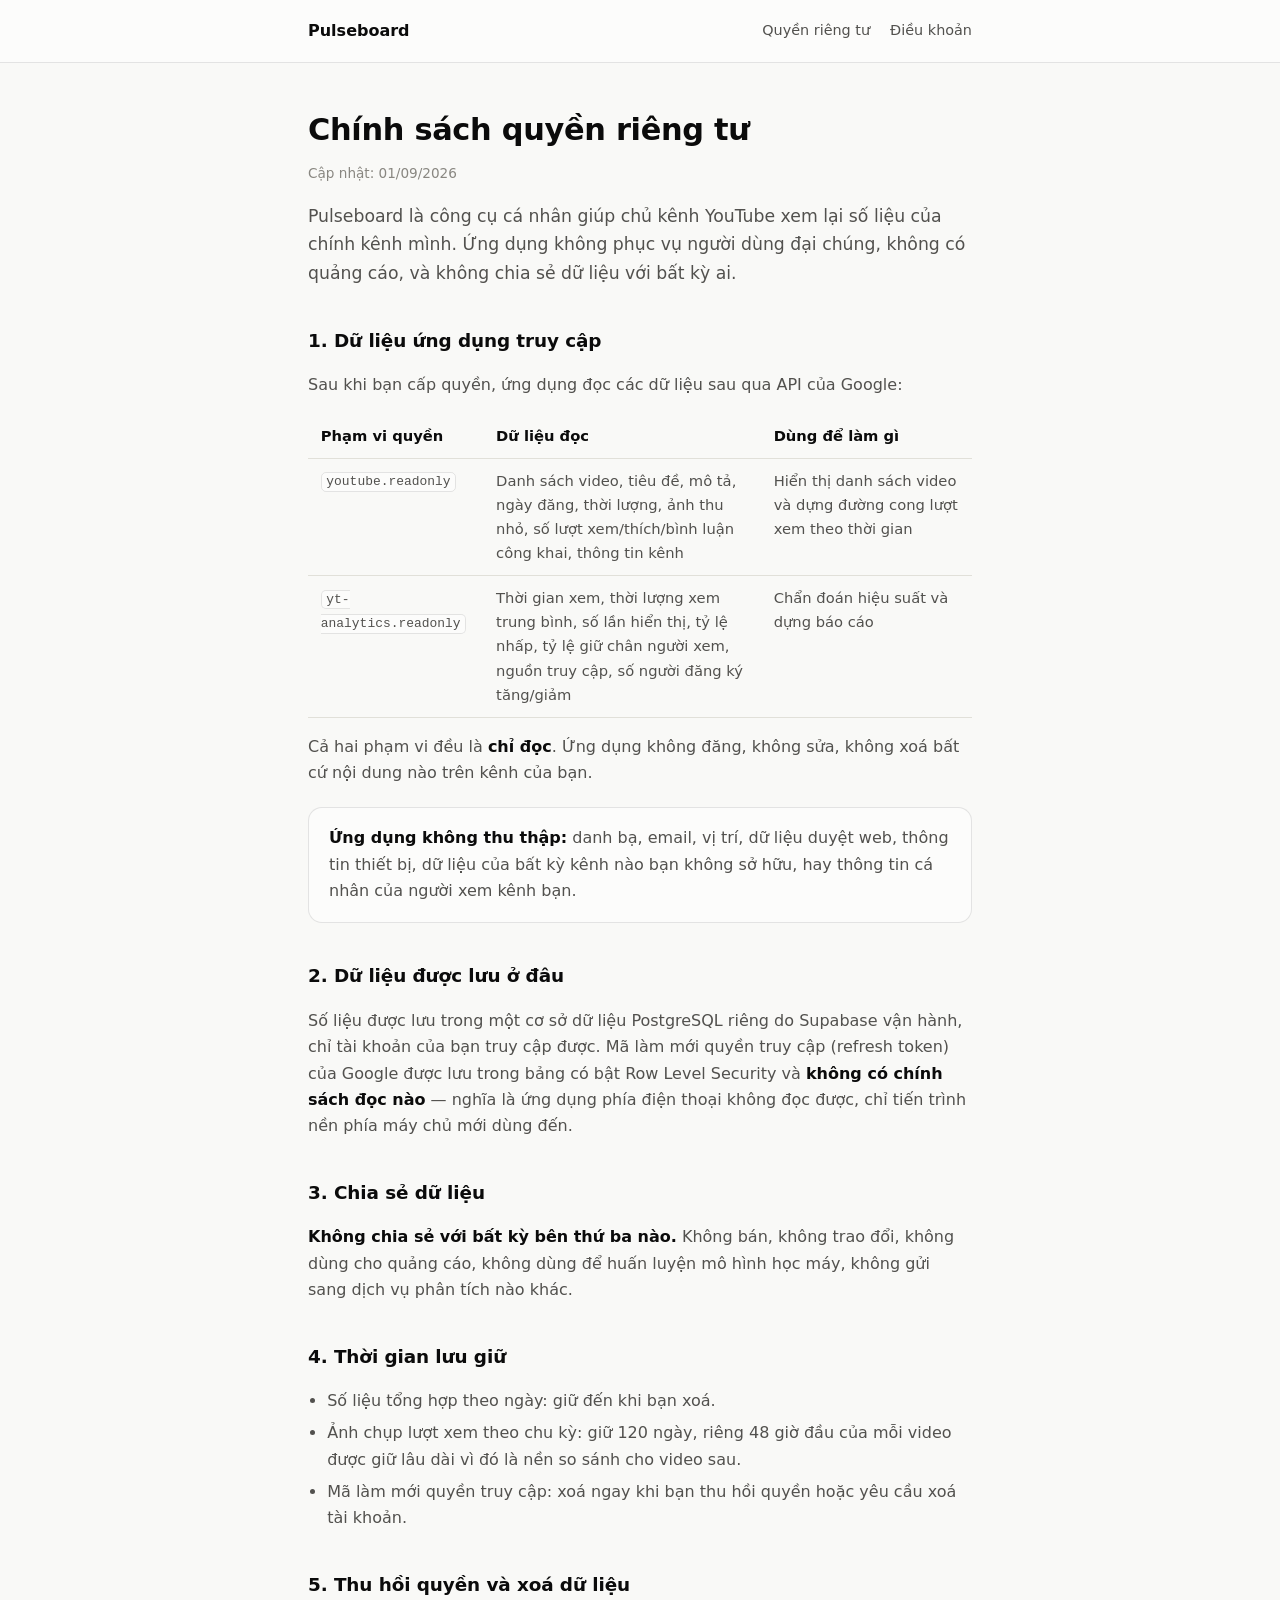
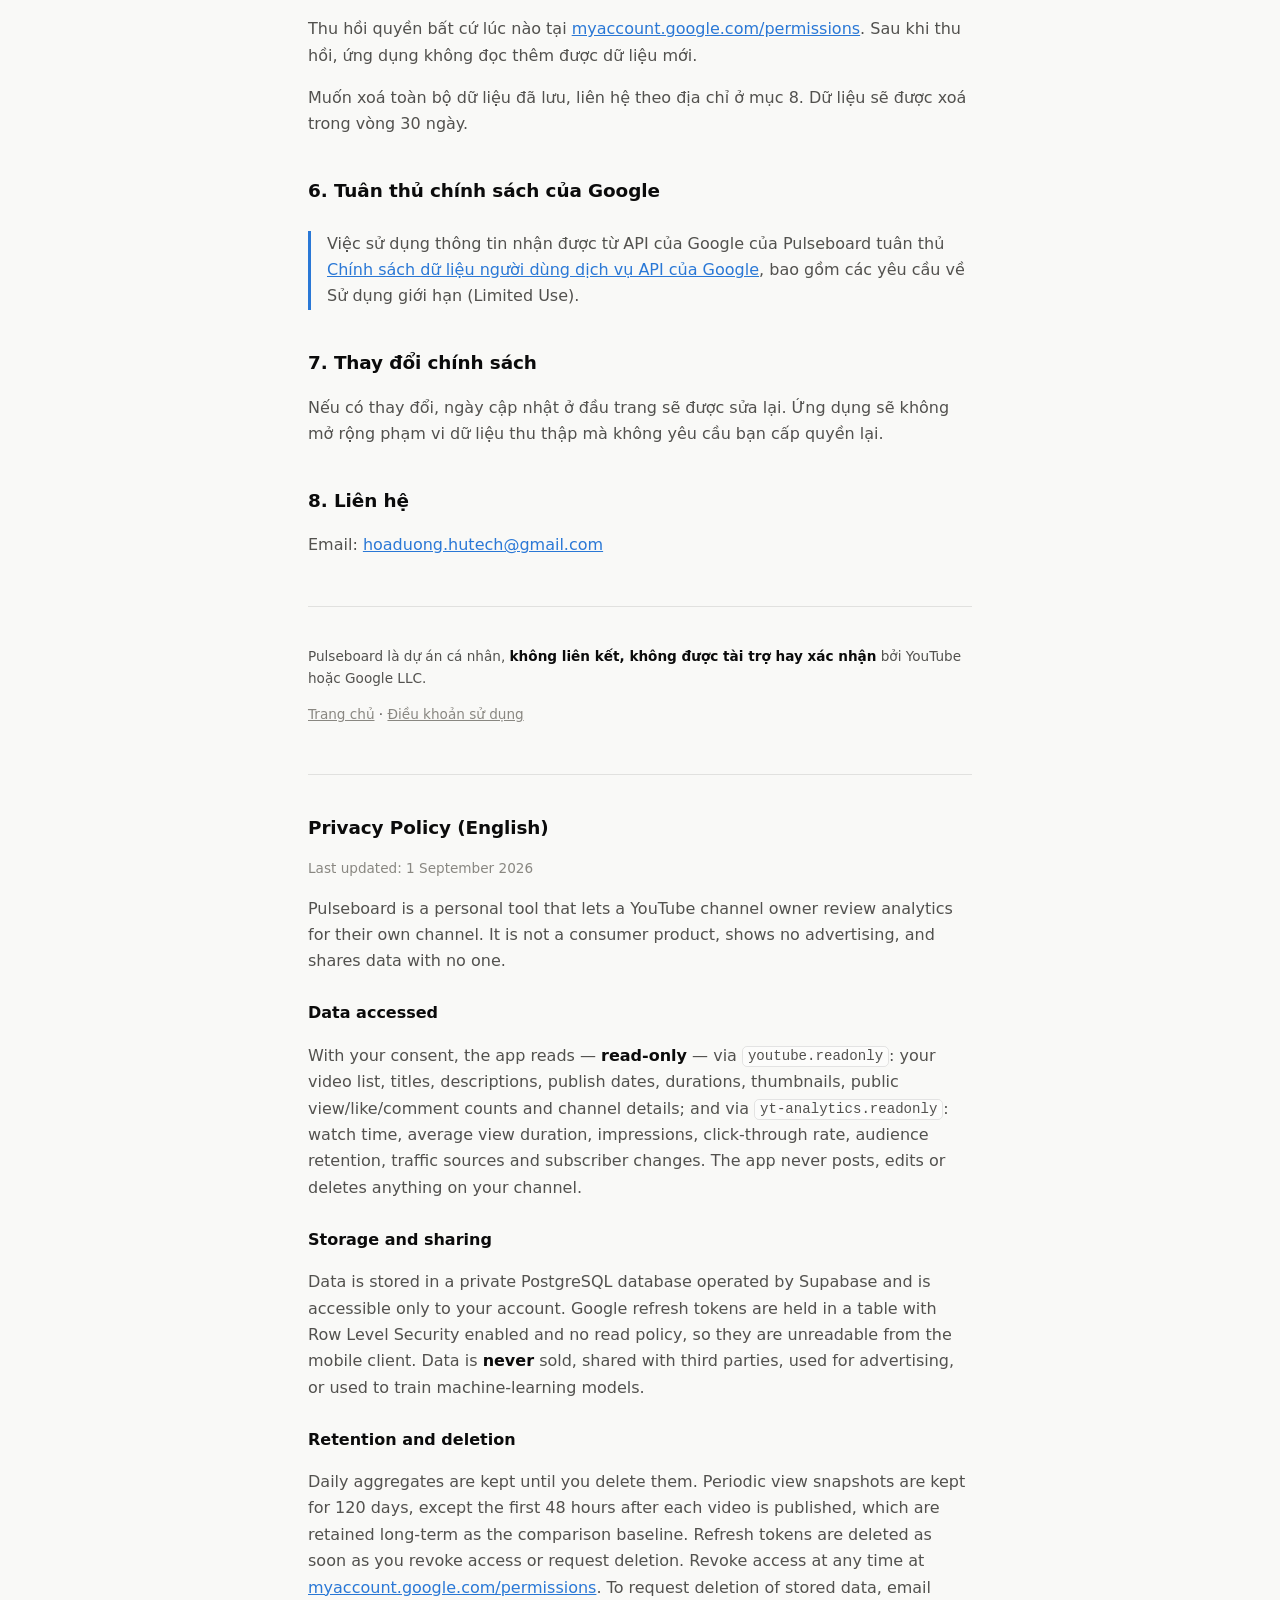
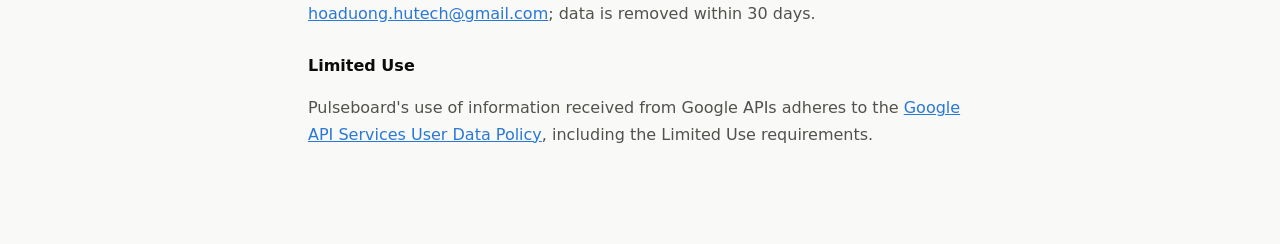
==== privacy.html @ 1ed388e9 "Trang cong khai cho Pulseboard: gioi thieu, quyen rieng tu, dieu khoan" ====
<!doctype html>
<html lang="vi">
<head>
<meta charset="utf-8">
<meta name="viewport" content="width=device-width, initial-scale=1">
<title>Chính sách quyền riêng tư — Pulseboard</title>
<link rel="stylesheet" href="style.css">
</head>
<body>

<header class="site">
  <div class="wrap">
    <a class="brand" href="./">Pulseboard</a>
    <nav class="site">
      <a href="./privacy.html">Quyền riêng tư</a>
      <a href="./terms.html">Điều khoản</a>
    </nav>
  </div>
</header>

<main class="wrap">
  <h1>Chính sách quyền riêng tư</h1>
  <p class="meta">Cập nhật: 01/09/2026</p>

  <p class="lead">
    Pulseboard là công cụ cá nhân giúp chủ kênh YouTube xem lại số liệu của
    chính kênh mình. Ứng dụng không phục vụ người dùng đại chúng, không có
    quảng cáo, và không chia sẻ dữ liệu với bất kỳ ai.
  </p>

  <h2>1. Dữ liệu ứng dụng truy cập</h2>
  <p>Sau khi bạn cấp quyền, ứng dụng đọc các dữ liệu sau qua API của Google:</p>

  <table>
    <thead>
      <tr><th>Phạm vi quyền</th><th>Dữ liệu đọc</th><th>Dùng để làm gì</th></tr>
    </thead>
    <tbody>
      <tr>
        <td><code>youtube.readonly</code></td>
        <td>Danh sách video, tiêu đề, mô tả, ngày đăng, thời lượng, ảnh thu nhỏ,
            số lượt xem/thích/bình luận công khai, thông tin kênh</td>
        <td>Hiển thị danh sách video và dựng đường cong lượt xem theo thời gian</td>
      </tr>
      <tr>
        <td><code>yt-analytics.readonly</code></td>
        <td>Thời gian xem, thời lượng xem trung bình, số lần hiển thị, tỷ lệ nhấp,
            tỷ lệ giữ chân người xem, nguồn truy cập, số người đăng ký tăng/giảm</td>
        <td>Chẩn đoán hiệu suất và dựng báo cáo</td>
      </tr>
    </tbody>
  </table>

  <p>
    Cả hai phạm vi đều là <strong>chỉ đọc</strong>. Ứng dụng không đăng, không
    sửa, không xoá bất cứ nội dung nào trên kênh của bạn.
  </p>

  <div class="card">
    <p>
      <strong>Ứng dụng không thu thập:</strong> danh bạ, email, vị trí, dữ liệu
      duyệt web, thông tin thiết bị, dữ liệu của bất kỳ kênh nào bạn không sở hữu,
      hay thông tin cá nhân của người xem kênh bạn.
    </p>
  </div>

  <h2>2. Dữ liệu được lưu ở đâu</h2>
  <p>
    Số liệu được lưu trong một cơ sở dữ liệu PostgreSQL riêng do Supabase vận
    hành, chỉ tài khoản của bạn truy cập được. Mã làm mới quyền truy cập
    (refresh token) của Google được lưu trong bảng có bật Row Level Security và
    <strong>không có chính sách đọc nào</strong> — nghĩa là ứng dụng phía điện
    thoại không đọc được, chỉ tiến trình nền phía máy chủ mới dùng đến.
  </p>

  <h2>3. Chia sẻ dữ liệu</h2>
  <p>
    <strong>Không chia sẻ với bất kỳ bên thứ ba nào.</strong> Không bán, không
    trao đổi, không dùng cho quảng cáo, không dùng để huấn luyện mô hình học máy,
    không gửi sang dịch vụ phân tích nào khác.
  </p>

  <h2>4. Thời gian lưu giữ</h2>
  <ul>
    <li>Số liệu tổng hợp theo ngày: giữ đến khi bạn xoá.</li>
    <li>Ảnh chụp lượt xem theo chu kỳ: giữ 120 ngày, riêng 48 giờ đầu của mỗi
        video được giữ lâu dài vì đó là nền so sánh cho video sau.</li>
    <li>Mã làm mới quyền truy cập: xoá ngay khi bạn thu hồi quyền hoặc yêu cầu
        xoá tài khoản.</li>
  </ul>

  <h2>5. Thu hồi quyền và xoá dữ liệu</h2>
  <p>
    Thu hồi quyền bất cứ lúc nào tại
    <a href="https://myaccount.google.com/permissions" rel="noopener">
      myaccount.google.com/permissions</a>.
    Sau khi thu hồi, ứng dụng không đọc thêm được dữ liệu mới.
  </p>
  <p>
    Muốn xoá toàn bộ dữ liệu đã lưu, liên hệ theo địa chỉ ở mục 8. Dữ liệu sẽ
    được xoá trong vòng 30 ngày.
  </p>

  <h2>6. Tuân thủ chính sách của Google</h2>
  <div class="notice">
    <p>
      Việc sử dụng thông tin nhận được từ API của Google của Pulseboard tuân thủ
      <a href="https://developers.google.com/terms/api-services-user-data-policy"
         rel="noopener">Chính sách dữ liệu người dùng dịch vụ API của Google</a>,
      bao gồm các yêu cầu về Sử dụng giới hạn (Limited Use).
    </p>
  </div>

  <h2>7. Thay đổi chính sách</h2>
  <p>
    Nếu có thay đổi, ngày cập nhật ở đầu trang sẽ được sửa lại. Ứng dụng sẽ
    không mở rộng phạm vi dữ liệu thu thập mà không yêu cầu bạn cấp quyền lại.
  </p>

  <h2>8. Liên hệ</h2>
  <p>
    Email: <a href="mailto:hoaduong.hutech@gmail.com">hoaduong.hutech@gmail.com</a>
  </p>

  <footer class="site">
    <p>
      Pulseboard là dự án cá nhân, <strong>không liên kết, không được tài trợ
      hay xác nhận</strong> bởi YouTube hoặc Google LLC.
    </p>
    <p><a href="./">Trang chủ</a> · <a href="./terms.html">Điều khoản sử dụng</a></p>
  </footer>

  <hr style="border:0;border-top:1px solid var(--border);margin:3rem 0 2rem">

  <h2 id="en">Privacy Policy (English)</h2>
  <p class="meta">Last updated: 1 September 2026</p>

  <p>
    Pulseboard is a personal tool that lets a YouTube channel owner review
    analytics for their own channel. It is not a consumer product, shows no
    advertising, and shares data with no one.
  </p>

  <h3>Data accessed</h3>
  <p>
    With your consent, the app reads — <strong>read-only</strong> — via
    <code>youtube.readonly</code>: your video list, titles, descriptions,
    publish dates, durations, thumbnails, public view/like/comment counts and
    channel details; and via <code>yt-analytics.readonly</code>: watch time,
    average view duration, impressions, click-through rate, audience retention,
    traffic sources and subscriber changes. The app never posts, edits or
    deletes anything on your channel.
  </p>

  <h3>Storage and sharing</h3>
  <p>
    Data is stored in a private PostgreSQL database operated by Supabase and is
    accessible only to your account. Google refresh tokens are held in a table
    with Row Level Security enabled and no read policy, so they are unreadable
    from the mobile client. Data is <strong>never</strong> sold, shared with
    third parties, used for advertising, or used to train machine-learning
    models.
  </p>

  <h3>Retention and deletion</h3>
  <p>
    Daily aggregates are kept until you delete them. Periodic view snapshots are
    kept for 120 days, except the first 48 hours after each video is published,
    which are retained long-term as the comparison baseline. Refresh tokens are
    deleted as soon as you revoke access or request deletion. Revoke access at
    any time at
    <a href="https://myaccount.google.com/permissions" rel="noopener">
      myaccount.google.com/permissions</a>.
    To request deletion of stored data, email <a href="mailto:hoaduong.hutech@gmail.com">hoaduong.hutech@gmail.com</a>; data is
    removed within 30 days.
  </p>

  <h3>Limited Use</h3>
  <p>
    Pulseboard's use of information received from Google APIs adheres to the
    <a href="https://developers.google.com/terms/api-services-user-data-policy"
       rel="noopener">Google API Services User Data Policy</a>, including the
    Limited Use requirements.
  </p>
</main>

</body>
</html>
---- style.css ----
/* Cùng bảng màu với app, để trang web và app trông là một hệ. */
:root {
  color-scheme: light;
  --surface: #fcfcfb;
  --plane: #f9f9f7;
  --text: #0b0b0b;
  --text-2: #52514e;
  --muted: #898781;
  --line: #e1e0d9;
  --accent: #2a78d6;
  --border: rgba(11, 11, 11, 0.10);
}

@media (prefers-color-scheme: dark) {
  :root {
    color-scheme: dark;
    --surface: #1a1a19;
    --plane: #0d0d0d;
    --text: #ffffff;
    --text-2: #c3c2b7;
    --muted: #898781;
    --line: #2c2c2a;
    --accent: #3987e5;
    --border: rgba(255, 255, 255, 0.10);
  }
}

* { box-sizing: border-box; }

body {
  margin: 0;
  background: var(--plane);
  color: var(--text);
  font: 16px/1.65 system-ui, -apple-system, "Segoe UI", sans-serif;
  -webkit-text-size-adjust: 100%;
}

.wrap {
  max-width: 44rem;
  margin: 0 auto;
  padding: 3rem 1.25rem 5rem;
}

header.site {
  border-bottom: 1px solid var(--border);
  background: var(--surface);
}

header.site .wrap {
  padding: 1.1rem 1.25rem;
  display: flex;
  align-items: center;
  gap: 1rem;
}

.brand {
  font-weight: 600;
  font-size: 1rem;
  color: var(--text);
  text-decoration: none;
}

nav.site {
  margin-left: auto;
  display: flex;
  gap: 1.25rem;
}

nav.site a {
  color: var(--text-2);
  text-decoration: none;
  font-size: 0.9rem;
}

nav.site a:hover { color: var(--accent); }

h1 {
  font-size: 1.9rem;
  line-height: 1.25;
  margin: 0 0 0.6rem;
  letter-spacing: -0.01em;
}

h2 {
  font-size: 1.15rem;
  margin: 2.4rem 0 0.6rem;
  letter-spacing: -0.005em;
}

h3 {
  font-size: 1rem;
  margin: 1.6rem 0 0.4rem;
}

p, li { color: var(--text-2); }
strong { color: var(--text); font-weight: 600; }

.lead {
  font-size: 1.08rem;
  color: var(--text-2);
  margin-bottom: 2rem;
}

a { color: var(--accent); }

ul { padding-left: 1.2rem; }
li { margin: 0.35rem 0; }

table {
  width: 100%;
  border-collapse: collapse;
  margin: 1rem 0;
  font-size: 0.92rem;
  display: block;
  overflow-x: auto;
}

th, td {
  text-align: left;
  padding: 0.6rem 0.8rem;
  border-bottom: 1px solid var(--line);
  vertical-align: top;
}

th {
  color: var(--text);
  font-weight: 600;
  white-space: nowrap;
}

td { color: var(--text-2); }

.card {
  background: var(--surface);
  border: 1px solid var(--border);
  border-radius: 14px;
  padding: 1.1rem 1.25rem;
  margin: 1.25rem 0;
}

.card p:last-child { margin-bottom: 0; }
.card p:first-child { margin-top: 0; }

.meta {
  font-size: 0.85rem;
  color: var(--muted);
}

.notice {
  border-left: 3px solid var(--accent);
  padding-left: 1rem;
  margin: 1.5rem 0;
}

code {
  background: var(--surface);
  border: 1px solid var(--border);
  border-radius: 5px;
  padding: 0.1em 0.35em;
  font-size: 0.88em;
}

footer.site {
  border-top: 1px solid var(--border);
  margin-top: 3rem;
  padding-top: 1.5rem;
  font-size: 0.85rem;
  color: var(--muted);
}

footer.site a { color: var(--muted); }
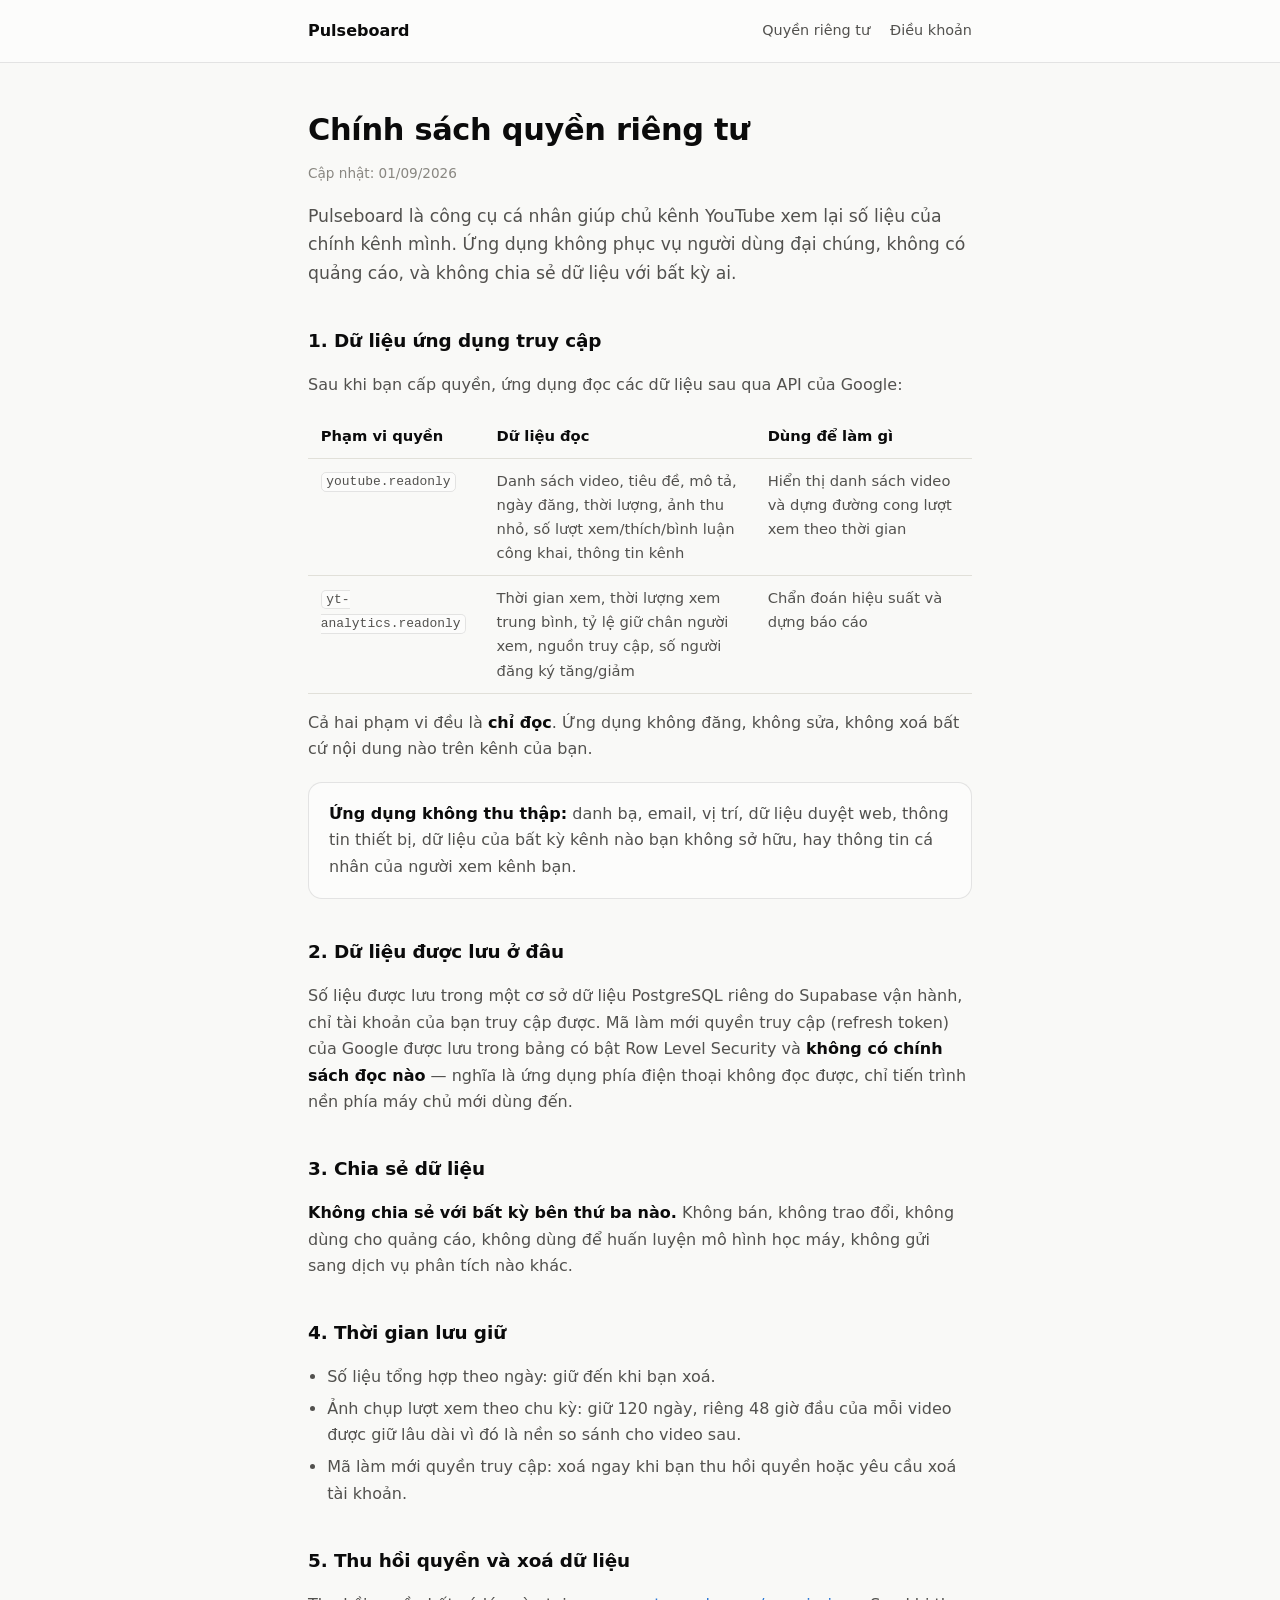
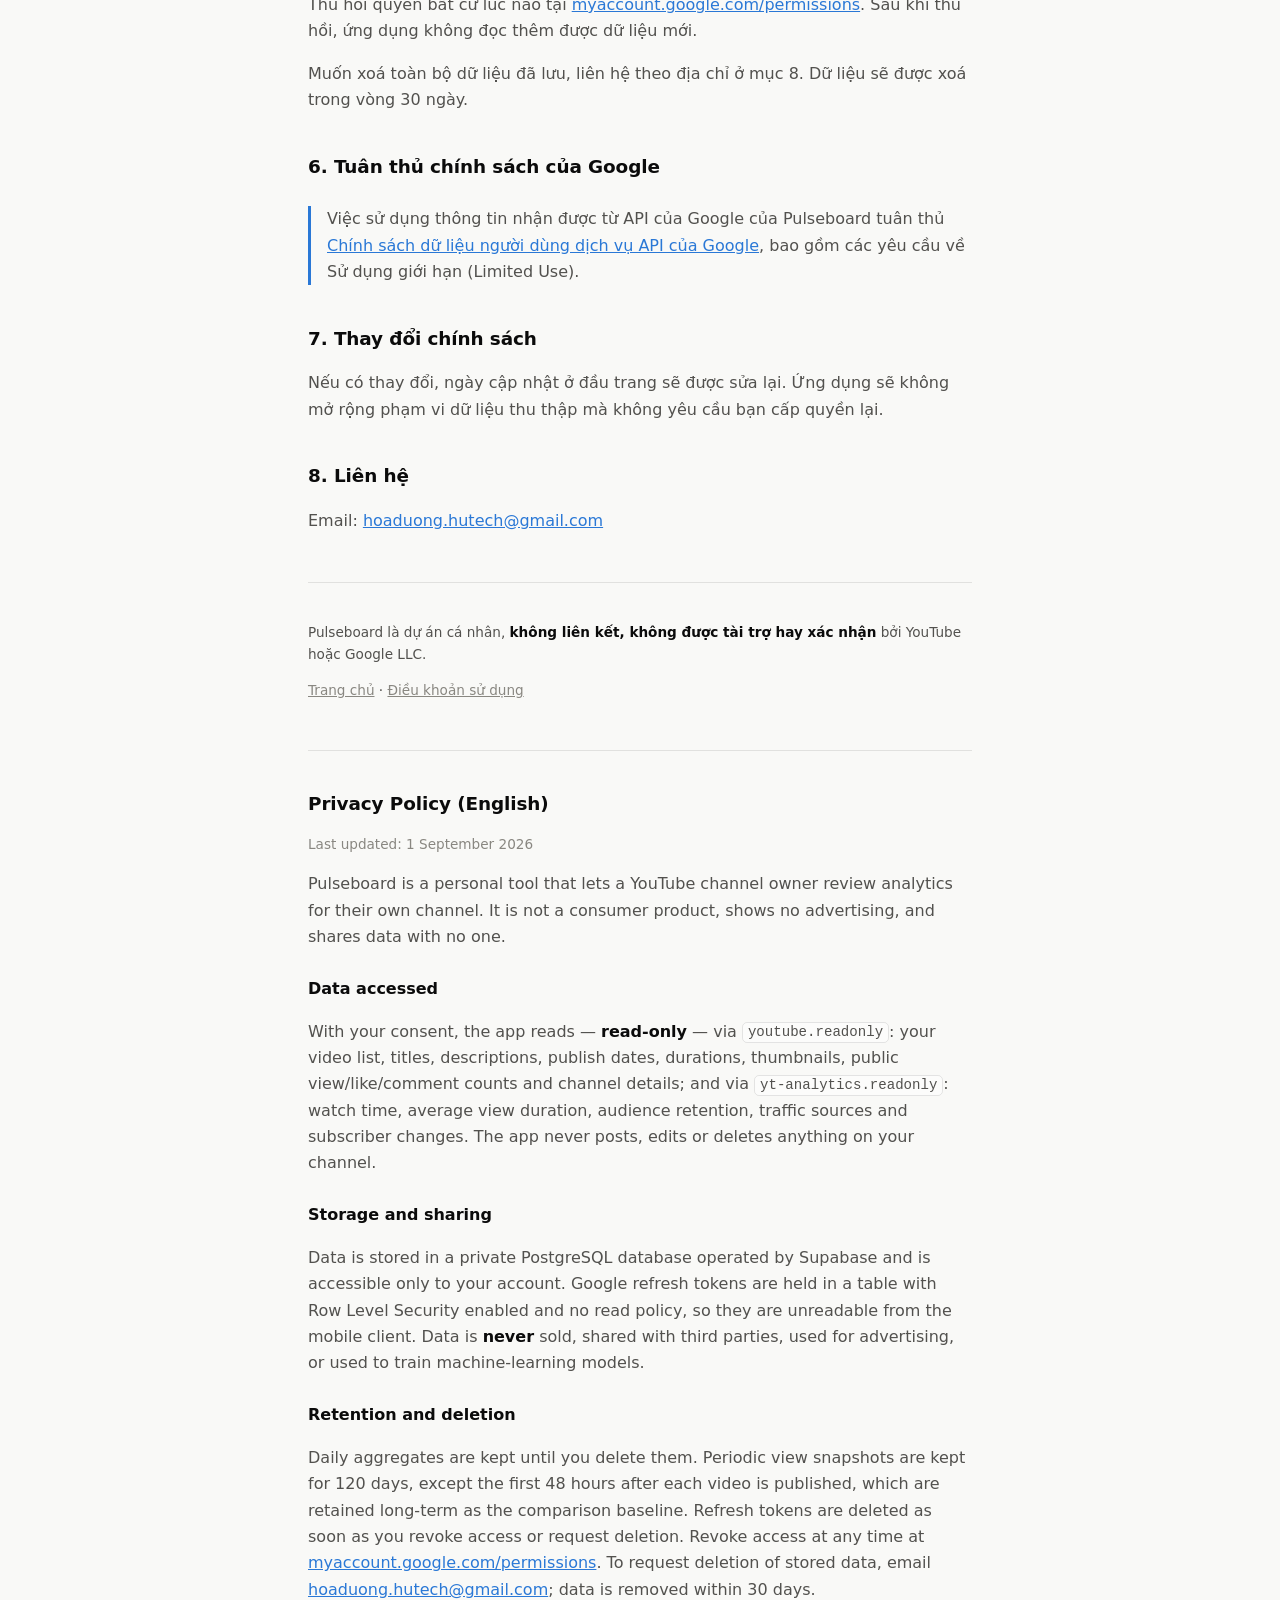
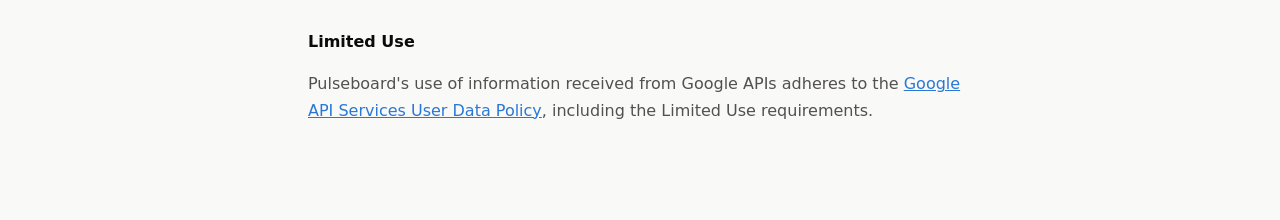
==== commit 8387cb72: "Sua mo ta du lieu: API khong cung cap impressions va CTR" ====
--- a/privacy.html
+++ b/privacy.html
@@ -44,8 +44,8 @@
       </tr>
       <tr>
         <td><code>yt-analytics.readonly</code></td>
-        <td>Thời gian xem, thời lượng xem trung bình, số lần hiển thị, tỷ lệ nhấp,
-            tỷ lệ giữ chân người xem, nguồn truy cập, số người đăng ký tăng/giảm</td>
+        <td>Thời gian xem, thời lượng xem trung bình, tỷ lệ giữ chân người xem,
+            nguồn truy cập, số người đăng ký tăng/giảm</td>
         <td>Chẩn đoán hiệu suất và dựng báo cáo</td>
       </tr>
     </tbody>
@@ -147,8 +147,8 @@
     <code>youtube.readonly</code>: your video list, titles, descriptions,
     publish dates, durations, thumbnails, public view/like/comment counts and
     channel details; and via <code>yt-analytics.readonly</code>: watch time,
-    average view duration, impressions, click-through rate, audience retention,
-    traffic sources and subscriber changes. The app never posts, edits or
+    average view duration, audience retention, traffic sources and subscriber
+    changes. The app never posts, edits or
     deletes anything on your channel.
   </p>
 
